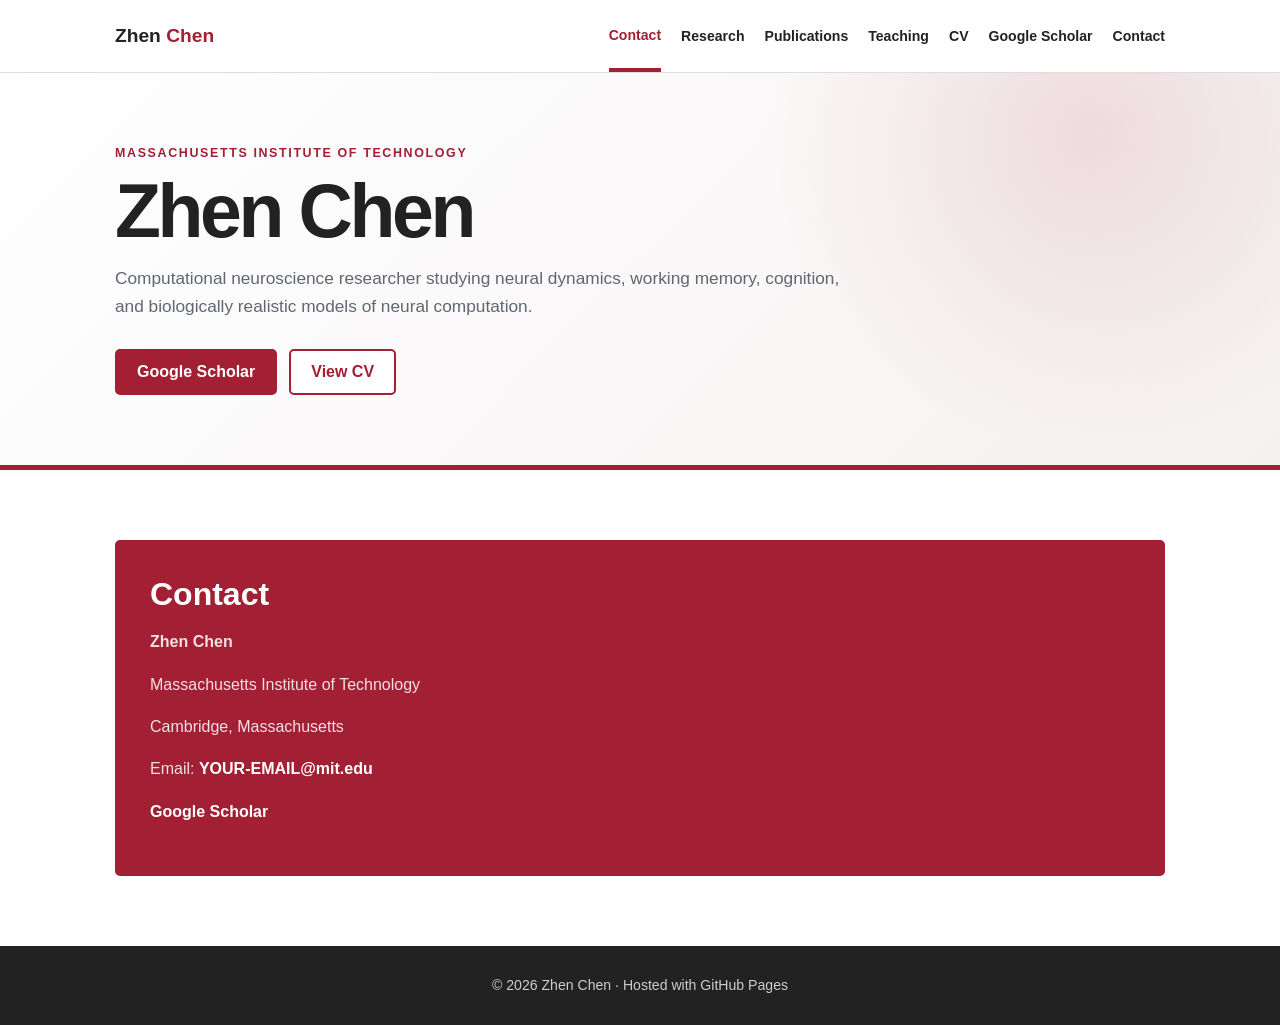
==== contact.html @ ab25970b "Rename Contact.html to contact.html" ====
<!DOCTYPE html>
<html lang="en">
<head>
  <meta charset="UTF-8">
  <meta name="viewport" content="width=device-width, initial-scale=1.0">
  <meta name="description" content="Academic website of Zhen Chen">
  <title>Zhen Chen | Contact</title>
  <link rel="stylesheet" href="style.css">
</head>

<body>
  <header class="site-header">
    <nav class="navigation container" aria-label="Main navigation">
      <a class="site-name" href="index.html">Zhen <span>Chen</span></a>

      <ul class="nav-links">
        <a class="active" href="contact.html">Contact</a>
        <li><a href="research.html">Research</a></li>
        <li><a href="publications.html">Publications</a></li>
        <li><a href="teaching.html">Teaching</a></li>
        <li><a href="Zhen-Chen-CV.pdf" target="_blank">CV</a></li>
        <li>
          <a
            href="https://scholar.google.com/citations?user=5tLXAaEAAAAJ&hl=en"
            target="_blank"
            rel="noopener noreferrer"
          >
            Google Scholar
          </a>
        </li>
        <li><a href="contact.html">Contact</a></li>
      </ul>
    </nav>
  </header>

  <section class="page-banner">
    <div class="container">
      <p class="eyebrow">Massachusetts Institute of Technology</p>
      <h1>Zhen Chen</h1>

      <p class="subtitle">
        Computational neuroscience researcher studying neural dynamics,
        working memory, cognition, and biologically realistic models of
        neural computation.
      </p>

      <div class="button-group">
        <a
          class="button"
          href="https://scholar.google.com/citations?user=5tLXAaEAAAAJ&hl=en"
          target="_blank"
          rel="noopener noreferrer"
        >
          Google Scholar
        </a>

        <a
          class="button secondary"
          href="Zhen-Chen-CV.pdf"
          target="_blank"
        >
          View CV
        </a>
      </div>
    </div>
  </section>

<main>
  <section class="content-section">
    <div class="container">
      <div class="contact-card">
        <h2>Contact</h2>

        <p><strong>Zhen Chen</strong></p>

        <p>Massachusetts Institute of Technology</p>

        <p>Cambridge, Massachusetts</p>

        <p>
          Email:
          <a href="mailto:YOUR-EMAIL@mit.edu">
            YOUR-EMAIL@mit.edu
          </a>
        </p>

        <p>
          <a
            href="https://scholar.google.com/citations?user=5tLXAaEAAAAJ&hl=en"
            target="_blank"
            rel="noopener noreferrer"
          >
            Google Scholar
          </a>
        </p>
      </div>
    </div>
  </section>
</main>

  <footer>
    <div class="container">
      <p>&copy; 2026 Zhen Chen · Hosted with GitHub Pages</p>
    </div>
  </footer>
</body>
</html>
---- style.css ----
:root {
  --primary: #a31f34;
  --primary-dark: #750014;
  --text: #222222;
  --muted: #606770;
  --background: #ffffff;
  --light: #f5f5f3;
  --border: #dddddd;
  --max-width: 1050px;
  --shadow: 0 12px 35px rgba(0, 0, 0, 0.09);
}

* {
  box-sizing: border-box;
}

html {
  min-height: 100%;
}

body {
  min-height: 100vh;
  display: flex;
  flex-direction: column;
  margin: 0;
  background: var(--background);
  color: var(--text);
  font-family: Arial, Helvetica, sans-serif;
  line-height: 1.65;
}

img {
  max-width: 100%;
}

a {
  color: var(--primary);
  text-decoration: none;
}

a:hover {
  color: var(--primary-dark);
  text-decoration: underline;
}

.container {
  width: min(90%, var(--max-width));
  margin: 0 auto;
}

/* Navigation */

.site-header {
  background: rgba(255, 255, 255, 0.97);
  border-bottom: 1px solid var(--border);
}

.navigation {
  min-height: 72px;
  display: flex;
  align-items: center;
  justify-content: space-between;
  gap: 30px;
}

.site-name {
  color: var(--text);
  font-size: 1.2rem;
  font-weight: 800;
  text-decoration: none;
}

.site-name span {
  color: var(--primary);
}

.nav-links {
  display: flex;
  align-items: center;
  gap: 20px;
  margin: 0;
  padding: 0;
  list-style: none;
}

.nav-links a {
  padding: 24px 0 20px;
  border-bottom: 4px solid transparent;
  color: var(--text);
  font-size: 0.88rem;
  font-weight: 700;
  text-decoration: none;
}

.nav-links a:hover,
.nav-links a.active {
  border-bottom-color: var(--primary);
  color: var(--primary);
}

/* Page banner */

.page-banner {
  padding: 70px 0;
  background:
    radial-gradient(
      circle at 85% 15%,
      rgba(163, 31, 52, 0.12),
      transparent 28%
    ),
    linear-gradient(135deg, #ffffff, #f5f1f1);
  border-bottom: 5px solid var(--primary);
}

.eyebrow {
  margin: 0 0 10px;
  color: var(--primary);
  font-size: 0.78rem;
  font-weight: 800;
  letter-spacing: 0.13em;
  text-transform: uppercase;
}

h1 {
  margin: 0 0 15px;
  font-size: clamp(2.8rem, 7vw, 4.7rem);
  line-height: 1;
  letter-spacing: -0.045em;
}

.subtitle {
  max-width: 740px;
  margin: 0;
  color: var(--muted);
  font-size: 1.08rem;
}

/* Main content */

main {
  flex: 1;
}

.content-section {
  padding: 70px 0;
}

.content-section:nth-child(even) {
  background: var(--light);
}

h2 {
  margin: 0 0 15px;
  font-size: 2rem;
  line-height: 1.2;
}

h3 {
  margin-top: 0;
}

.two-column {
  display: grid;
  grid-template-columns: 2fr 1fr;
  gap: 55px;
}

.profile-photo {
  width: 260px;
  height: 260px;
  border: 8px solid #ffffff;
  border-radius: 50%;
  box-shadow: var(--shadow);
  object-fit: cover;
}

.facts {
  margin: 0;
  padding: 25px;
  background: var(--light);
  border-left: 5px solid var(--primary);
}

.fact {
  margin-bottom: 18px;
}

.fact:last-child {
  margin-bottom: 0;
}

.fact dt {
  color: var(--primary);
  font-size: 0.75rem;
  font-weight: 800;
  letter-spacing: 0.08em;
  text-transform: uppercase;
}

.fact dd {
  margin: 3px 0 0;
}

/* Cards */

.card-grid {
  display: grid;
  grid-template-columns: repeat(2, 1fr);
  gap: 22px;
}

.card {
  padding: 27px;
  background: #ffffff;
  border: 1px solid var(--border);
  border-top: 4px solid var(--primary);
  border-radius: 5px;
  box-shadow: 0 7px 22px rgba(0, 0, 0, 0.04);
}

.card p:last-child {
  margin-bottom: 0;
  color: var(--muted);
}

/* Publications */

.publication-list {
  display: grid;
  gap: 20px;
}

.publication {
  padding: 25px;
  background: #ffffff;
  border: 1px solid var(--border);
  border-left: 5px solid var(--primary);
}

.publication-title {
  margin: 0 0 8px;
  font-size: 1.08rem;
  font-weight: 800;
}

.publication-authors {
  margin: 0 0 5px;
}

.publication-source {
  margin: 0;
  color: var(--muted);
  font-style: italic;
}

.publication-links {
  display: flex;
  gap: 15px;
  margin-top: 12px;
  font-size: 0.9rem;
  font-weight: 700;
}

/* Teaching */

.timeline-item {
  display: grid;
  grid-template-columns: 160px 1fr;
  gap: 25px;
  padding: 28px 0;
  border-bottom: 1px solid var(--border);
}

.timeline-item:first-child {
  padding-top: 0;
}

.timeline-item:last-child {
  border-bottom: 0;
}

.date {
  margin: 0;
  color: var(--primary);
  font-weight: 800;
}

.role {
  margin: 4px 0 8px;
  color: var(--muted);
  font-weight: 700;
}

/* Buttons */

.button-group {
  display: flex;
  flex-wrap: wrap;
  gap: 12px;
  margin-top: 28px;
}

.button {
  display: inline-flex;
  align-items: center;
  justify-content: center;
  min-height: 46px;
  padding: 0 20px;
  background: var(--primary);
  border: 2px solid var(--primary);
  border-radius: 5px;
  color: #ffffff;
  font-weight: 750;
  text-decoration: none;
}

.button:hover {
  background: var(--primary-dark);
  border-color: var(--primary-dark);
  color: #ffffff;
  text-decoration: none;
}

.button.secondary {
  background: #ffffff;
  color: var(--primary);
}

.button.secondary:hover {
  background: var(--primary);
  color: #ffffff;
}

/* Contact */

.contact-card {
  padding: 35px;
  background: var(--primary);
  border-radius: 5px;
  color: #ffffff;
}

.contact-card h2 {
  margin-bottom: 10px;
}

.contact-card p {
  color: rgba(255, 255, 255, 0.86);
}

.contact-card a {
  color: #ffffff;
  font-weight: 700;
}

/* Footer */

footer {
  padding: 28px 0;
  background: #222222;
  color: #cccccc;
  text-align: center;
  font-size: 0.88rem;
}

footer p {
  margin: 0;
}

/* Mobile */

@media (max-width: 850px) {
  .navigation {
    align-items: flex-start;
    flex-direction: column;
    padding: 18px 0;
  }

  .nav-links {
    width: 100%;
    flex-wrap: wrap;
    gap: 8px 18px;
  }

  .nav-links a {
    display: inline-block;
    padding: 4px 0;
  }

  .two-column,
  .card-grid {
    grid-template-columns: 1fr;
  }

  .profile-photo {
    width: 200px;
    height: 200px;
  }
}

@media (max-width: 600px) {
  .page-banner {
    padding: 55px 0;
  }

  .content-section {
    padding: 50px 0;
  }

  .timeline-item {
    grid-template-columns: 1fr;
    gap: 5px;
  }
}
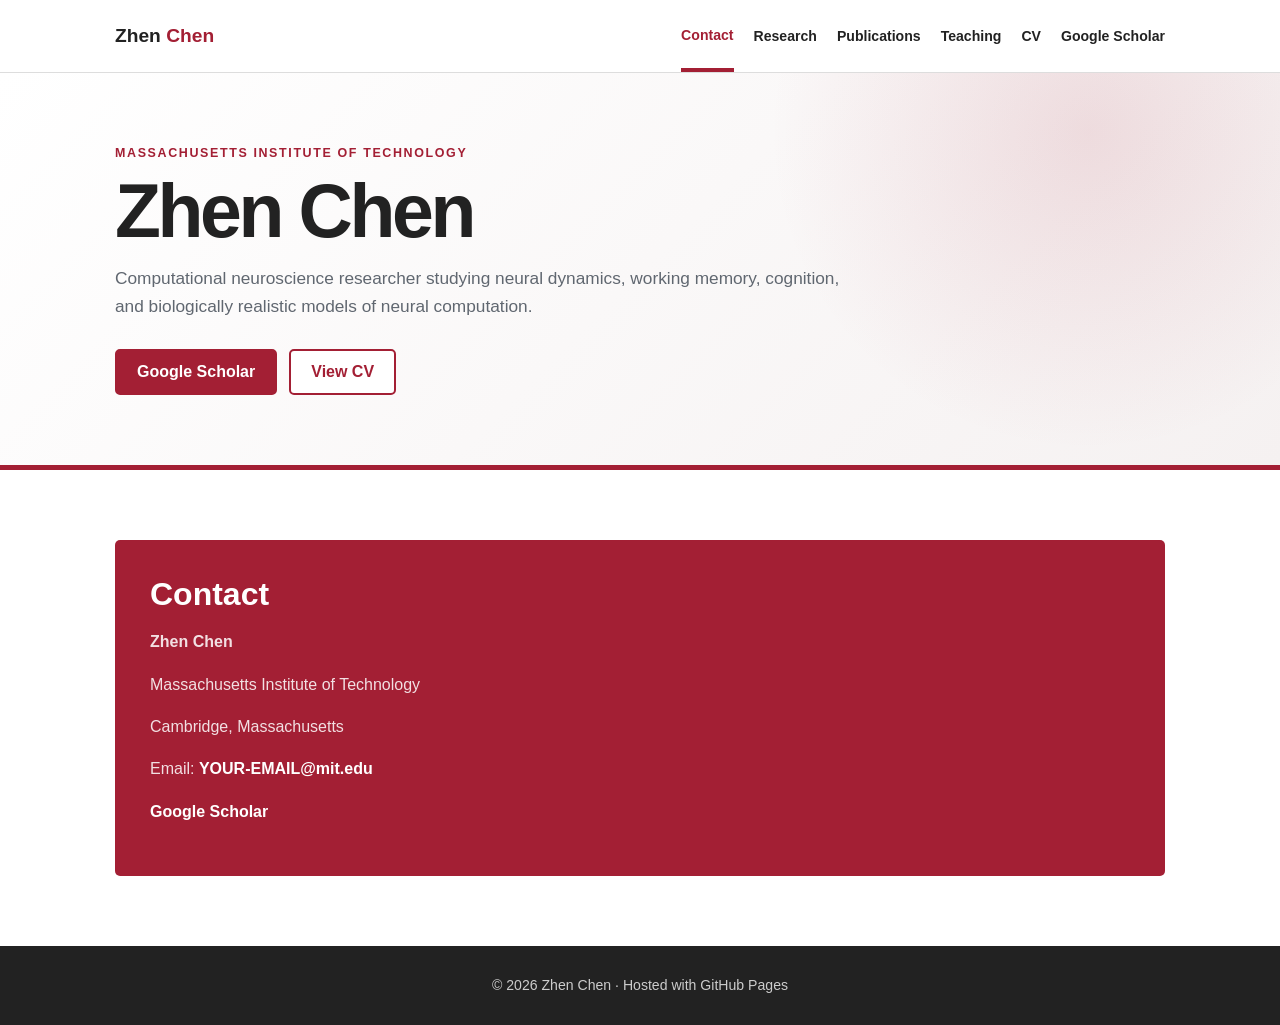
==== commit b36305f4: "Update contact.html" ====
--- a/contact.html
+++ b/contact.html
@@ -28,7 +28,6 @@
             Google Scholar
           </a>
         </li>
-        <li><a href="contact.html">Contact</a></li>
       </ul>
     </nav>
   </header>
